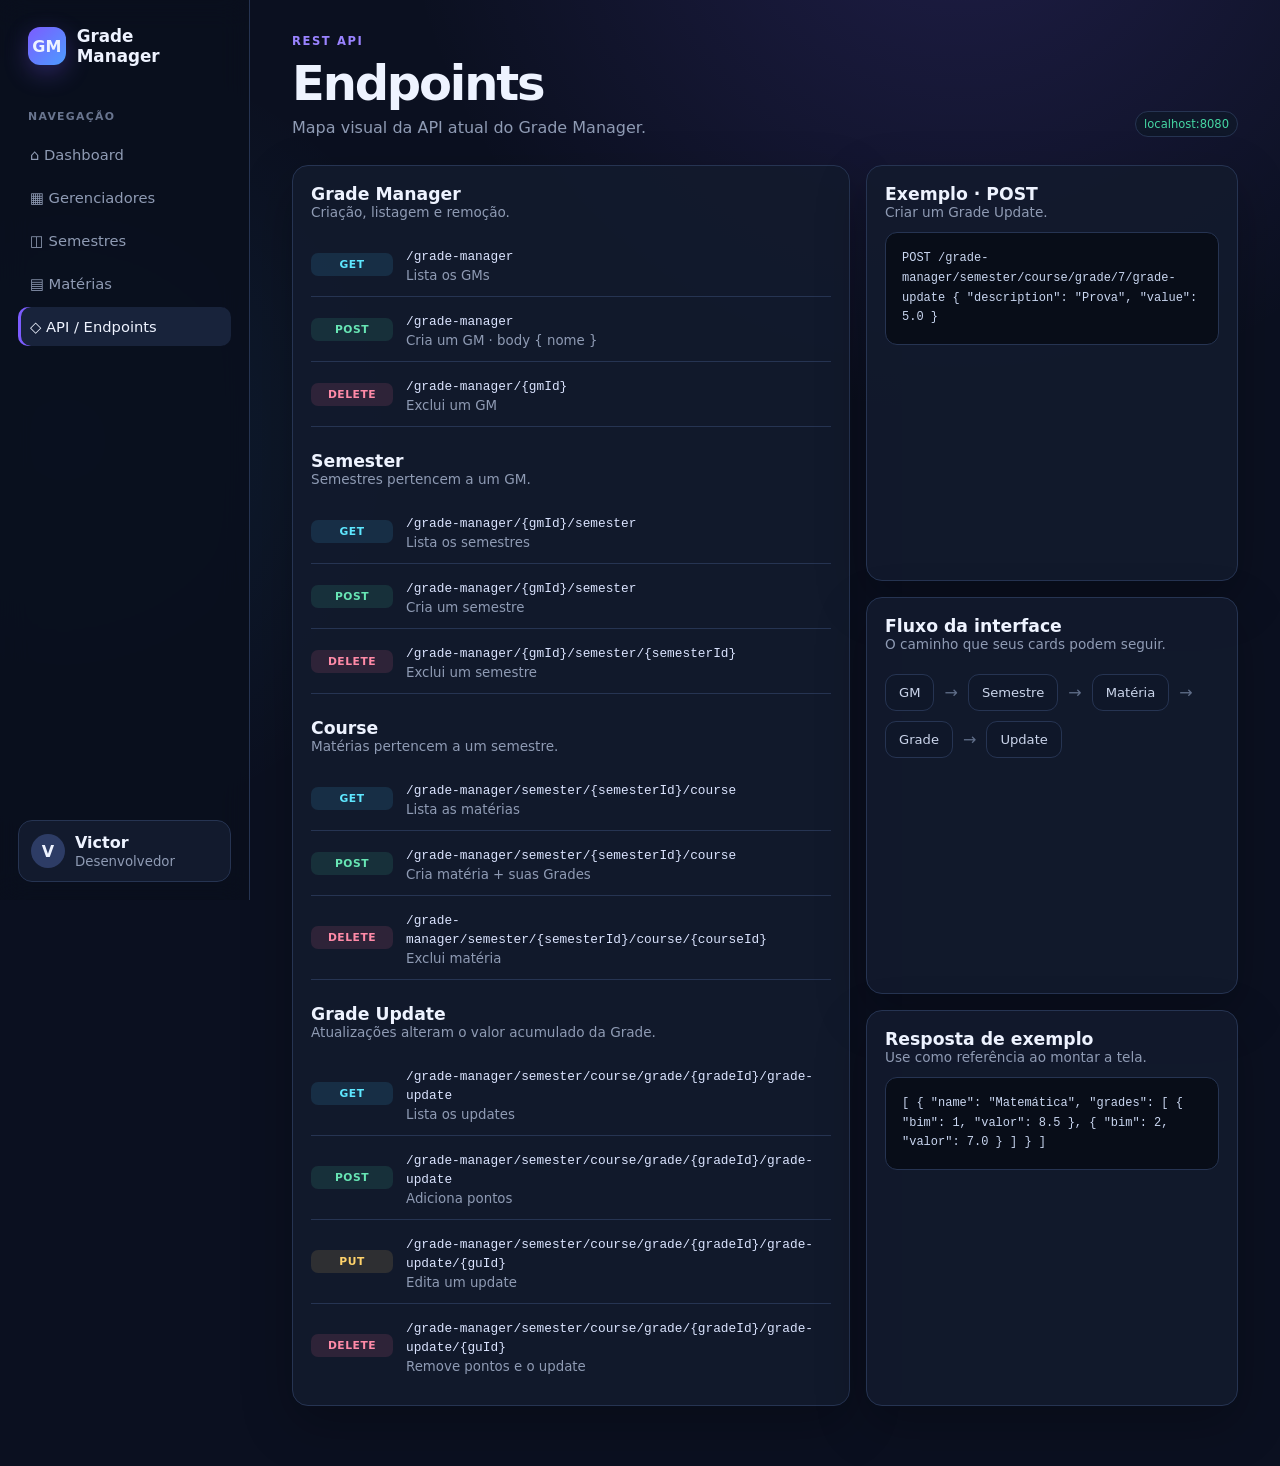
==== src/main/resources/static/api.html @ 91973c08 "feat: Adiciona interface inicial do projeto" ====
<!doctype html>
<html lang="pt-BR">
<head>
    <meta charset="utf-8">
    <meta name="viewport" content="width=device-width,initial-scale=1">
    <title>Grade Manager · API</title>
    <link rel="stylesheet" href="css/style.css">
</head>
<body>
<div class="app">
    <aside class="sidebar">
        <div class="brand">
            <div class="brand-mark">GM</div>
            <strong>Grade Manager</strong></div>
        <nav class="nav">
            <div class="nav-title">Navegação</div>
            <a href="index.html">⌂ Dashboard</a><a href="managers.html">▦ Gerenciadores</a><a href="semesters.html">◫
            Semestres</a><a href="courses.html">▤ Matérias</a><a class="active" href="api.html">◇ API / Endpoints</a>
        </nav>
        <div class="userbox">
            <div class="avatar">V</div>
            <div><strong>Victor</strong><small>Desenvolvedor</small></div>
        </div>
    </aside>
    <main class="main">
        <header class="top">
            <div>
                <div class="eyebrow">REST API</div>
                <h1>Endpoints</h1>
                <p class="subtitle">Mapa visual da API atual do Grade Manager.</p></div>
            <span class="badge green">localhost:8080</span></header>
        <section class="api-layout">
            <div class="card item-card">
                <div class="section-head">
                    <div><h2>Grade Manager</h2>
                        <p>Criação, listagem e remoção.</p></div>
                </div>
                <div class="endpoint"><span class="method GET">GET</span>
                    <div><code>/grade-manager</code><small>Lista os GMs</small></div>
                </div>
                <div class="endpoint"><span class="method POST">POST</span>
                    <div><code>/grade-manager</code><small>Cria um GM · body { nome }</small></div>
                </div>
                <div class="endpoint"><span class="method DELETE">DELETE</span>
                    <div><code>/grade-manager/{gmId}</code><small>Exclui um GM</small></div>
                </div>
                <div class="section-head section">
                    <div><h2>Semester</h2>
                        <p>Semestres pertencem a um GM.</p></div>
                </div>
                <div class="endpoint"><span class="method GET">GET</span>
                    <div><code>/grade-manager/{gmId}/semester</code><small>Lista os semestres</small></div>
                </div>
                <div class="endpoint"><span class="method POST">POST</span>
                    <div><code>/grade-manager/{gmId}/semester</code><small>Cria um semestre</small></div>
                </div>
                <div class="endpoint"><span class="method DELETE">DELETE</span>
                    <div><code>/grade-manager/{gmId}/semester/{semesterId}</code><small>Exclui um semestre</small></div>
                </div>
                <div class="section-head section">
                    <div><h2>Course</h2>
                        <p>Matérias pertencem a um semestre.</p></div>
                </div>
                <div class="endpoint"><span class="method GET">GET</span>
                    <div><code>/grade-manager/semester/{semesterId}/course</code><small>Lista as matérias</small></div>
                </div>
                <div class="endpoint"><span class="method POST">POST</span>
                    <div><code>/grade-manager/semester/{semesterId}/course</code><small>Cria matéria + suas
                        Grades</small></div>
                </div>
                <div class="endpoint"><span class="method DELETE">DELETE</span>
                    <div><code>/grade-manager/semester/{semesterId}/course/{courseId}</code><small>Exclui
                        matéria</small></div>
                </div>
                <div class="section-head section">
                    <div><h2>Grade Update</h2>
                        <p>Atualizações alteram o valor acumulado da Grade.</p></div>
                </div>
                <div class="endpoint"><span class="method GET">GET</span>
                    <div><code>/grade-manager/semester/course/grade/{gradeId}/grade-update</code><small>Lista os
                        updates</small></div>
                </div>
                <div class="endpoint"><span class="method POST">POST</span>
                    <div><code>/grade-manager/semester/course/grade/{gradeId}/grade-update</code><small>Adiciona
                        pontos</small></div>
                </div>
                <div class="endpoint"><span class="method PUT">PUT</span>
                    <div><code>/grade-manager/semester/course/grade/{gradeId}/grade-update/{guId}</code><small>Edita um
                        update</small></div>
                </div>
                <div class="endpoint"><span class="method DELETE">DELETE</span>
                    <div><code>/grade-manager/semester/course/grade/{gradeId}/grade-update/{guId}</code><small>Remove
                        pontos e o update</small></div>
                </div>
            </div>
            <div class="grid">
                <div class="card item-card">
                    <div class="section-head">
                        <div><h2>Exemplo · POST</h2>
                            <p>Criar um Grade Update.</p></div>
                    </div>
                    <div class="code">POST /grade-manager/semester/course/grade/7/grade-update

                        {
                        "description": "Prova",
                        "value": 5.0
                        }
                    </div>
                </div>
                <div class="card item-card">
                    <div class="section-head">
                        <div><h2>Fluxo da interface</h2>
                            <p>O caminho que seus cards podem seguir.</p></div>
                    </div>
                    <div class="flow"><span class="flow-item">GM</span><span class="flow-arrow">→</span><span
                            class="flow-item">Semestre</span><span class="flow-arrow">→</span><span class="flow-item">Matéria</span><span
                            class="flow-arrow">→</span><span class="flow-item">Grade</span><span
                            class="flow-arrow">→</span><span class="flow-item">Update</span></div>
                </div>
                <div class="card item-card">
                    <div class="section-head">
                        <div><h2>Resposta de exemplo</h2>
                            <p>Use como referência ao montar a tela.</p></div>
                    </div>
                    <div class="code">[
                        {
                        "name": "Matemática",
                        "grades": [
                        { "bim": 1, "valor": 8.5 },
                        { "bim": 2, "valor": 7.0 }
                        ]
                        }
                        ]
                    </div>
                </div>
            </div>
        </section>
    </main>
</div>
</body>
</html>
---- src/main/resources/static/css/style.css ----
:root {
    --bg: #0b1020;
    --panel: #121a2d;
    --panel-2: #18233b;
    --panel-3: #0f1729;
    --line: #263452;
    --text: #eef3ff;
    --muted: #8f9bb4;
    --primary: #7c5cff;
    --primary-2: #9a83ff;
    --cyan: #42c7ff;
    --green: #45d6a3;
    --yellow: #ffca62;
    --red: #ff6f91;
    --shadow: 0 18px 50px rgba(0, 0, 0, .25);
}

* {
    box-sizing: border-box;
    margin: 0;
    padding: 0
}

html {
    scroll-behavior: smooth
}

body {
    min-height: 100vh;
    background: radial-gradient(circle at 75% -10%, rgba(124, 92, 255, .18), transparent 30%),
    radial-gradient(circle at 5% 30%, rgba(66, 199, 255, .08), transparent 25%),
    var(--bg);
    color: var(--text);
    font-family: Inter, ui-sans-serif, system-ui, -apple-system, "Segoe UI", sans-serif;
}

a {
    text-decoration: none;
    color: inherit
}

button {
    font: inherit
}

.app {
    display: grid;
    grid-template-columns:250px 1fr;
    min-height: 100vh
}

.sidebar {
    position: sticky;
    top: 0;
    height: 100vh;
    padding: 26px 18px;
    border-right: 1px solid var(--line);
    background: rgba(10, 15, 29, .88);
    backdrop-filter: blur(14px);
}

.brand {
    display: flex;
    align-items: center;
    gap: 11px;
    padding: 0 10px 28px
}

.brand-mark {
    width: 38px;
    height: 38px;
    border-radius: 12px;
    display: grid;
    place-items: center;
    background: linear-gradient(135deg, var(--primary), #4c9cff);
    box-shadow: 0 8px 24px rgba(124, 92, 255, .3);
    font-weight: 900;
}

.brand strong {
    font-size: 1.05rem
}

.nav-title {
    color: #69758f;
    text-transform: uppercase;
    letter-spacing: .12em;
    font-size: .68rem;
    font-weight: 800;
    padding: 16px 10px 8px;
}

.nav a {
    display: flex;
    align-items: center;
    gap: 11px;
    padding: 11px 12px;
    margin: 4px 0;
    border-radius: 10px;
    color: var(--muted);
    font-size: .92rem;
    transition: .18s ease;
}

.nav a:hover, .nav a.active {
    color: var(--text);
    background: var(--panel-2)
}

.nav a.active {
    box-shadow: inset 3px 0 var(--primary)
}

.userbox {
    position: absolute;
    bottom: 18px;
    left: 18px;
    right: 18px;
    border: 1px solid var(--line);
    background: var(--panel);
    border-radius: 14px;
    padding: 12px;
    display: flex;
    gap: 10px;
    align-items: center;
}

.avatar {
    width: 34px;
    height: 34px;
    border-radius: 50%;
    background: #2d3c65;
    display: grid;
    place-items: center;
    font-weight: 800
}

.userbox small {
    display: block;
    color: var(--muted);
    margin-top: 2px
}

.main {
    width: 100%;
    max-width: 1500px;
    padding: 34px 42px 60px
}

.top {
    display: flex;
    justify-content: space-between;
    align-items: flex-end;
    gap: 20px;
    margin-bottom: 28px
}

.eyebrow {
    color: var(--primary-2);
    font-size: .72rem;
    font-weight: 900;
    letter-spacing: .14em;
    text-transform: uppercase;
    margin-bottom: 7px
}

h1 {
    font-size: clamp(2rem, 4vw, 3rem);
    letter-spacing: -.045em
}

h2 {
    font-size: 1.08rem
}

h3 {
    font-size: .98rem;
  cursor: default;
}

.subtitle {
    color: var(--muted);
    margin-top: 7px
}

.actions {
    display: flex;
    gap: 10px;
    flex-wrap: wrap
}

.btn {
    border: 1px solid var(--line);
    background: var(--panel);
    color: var(--text);
    padding: 10px 14px;
    border-radius: 10px;
    cursor: pointer
}

.btn:hover {
    background: var(--panel-2)
}

.btn.primary {
    border-color: transparent;
    background: linear-gradient(135deg, var(--primary), #5d8dff);
    font-weight: 800
}

.btn.danger {
    color: var(--red)
}

.grid {
    display: grid;
    gap: 16px
}

.grid-4 {
    grid-template-columns:repeat(4, minmax(0, 1fr))
}

.grid-3 {
    grid-template-columns:repeat(3, minmax(0, 1fr))
}

.grid-2 {
    grid-template-columns:repeat(2, minmax(0, 1fr))
}

.card {
    border: 1px solid var(--line);
    background: rgba(18, 26, 45, .9);
    border-radius: 16px;
    box-shadow: var(--shadow)
}

.stat {
    padding: 19px
}

.stat-top {
    display: flex;
    justify-content: space-between;
    align-items: center;
    color: var(--muted);
    font-size: .82rem
}

.stat-icon {
    width: 34px;
    height: 34px;
    border-radius: 10px;
    display: grid;
    place-items: center;
    background: var(--panel-2);
    color: var(--primary-2);
    font-weight: 900
}

.stat strong {
    display: block;
    font-size: 1.9rem;
    margin-top: 13px
}

.stat span {
    color: var(--muted);
    font-size: .78rem
}

.section {
    margin-top: 24px
}

.section-head {
    display: flex;
    justify-content: space-between;
    align-items: center;
    gap: 15px;
    margin-bottom: 12px
}

.section-head p {
    color: var(--muted);
    font-size: .85rem
}

.hero {
    padding: 24px;
    border-radius: 18px;
    border: 1px solid var(--line);
    background: linear-gradient(135deg, rgba(124, 92, 255, .14), rgba(66, 199, 255, .06));
    margin-bottom: 18px
}

.hero-row {
    display: flex;
    justify-content: space-between;
    align-items: center;
    gap: 20px
}

.flow {
    display: flex;
    align-items: center;
    gap: 10px;
    flex-wrap: wrap;
    margin-top: 22px
}

.flow-item {
    padding: 10px 13px;
    border: 1px solid var(--line);
    background: var(--panel-3);
    border-radius: 11px;
    color: #cbd5eb;
    font-size: .82rem
}

.flow-arrow {
    color: #5f6d88
}

.item-card {
    padding: 18px;
    transition: .18s ease
}

.item-card:hover {
    transform: translateY(-2px);
    border-color: #3c4f78
}

.item-head {
    display: flex;
    justify-content: space-between;
    gap: 12px;
    align-items: flex-start
}

.icon {
    width: 44px;
    height: 44px;
    border-radius: 12px;
    display: grid;
    place-items: center;
    background: linear-gradient(135deg, #2b2854, #1c3d5c);
    color: var(--cyan);
    font-weight: 900
}

.item-main {
    flex: 1
}

.item-main p {
    color: var(--muted);
    font-size: .82rem;
    margin-top: 5px
}

.meta {
    display: flex;
    gap: 7px;
    flex-wrap: wrap;
    margin-top: 15px
}

.badge {
    display: inline-flex;
    align-items: center;
    gap: 5px;
    padding: 5px 8px;
    border-radius: 999px;
    background: var(--panel-3);
    border: 1px solid var(--line);
    color: var(--muted);
    font-size: .72rem
}

.badge.green {
    color: var(--green)
}

.badge.yellow {
    color: var(--yellow)
}

.badge.cyan {
    color: var(--cyan)
}

.card-footer {
    display: flex;
    justify-content: flex-end;
    gap: 8px;
    margin-top: 16px
}

.table-wrap {
    overflow: auto
}

table {
    width: 100%;
    border-collapse: collapse
}

th, td {
    padding: 13px 14px;
    border-bottom: 1px solid var(--line);
    text-align: left;
    font-size: .83rem
}

th {
    color: #71809c;
    font-size: .7rem;
    text-transform: uppercase;
    letter-spacing: .09em
}

td {
    color: #d7def0
}

tr:last-child td {
    border-bottom: 0
}

.endpoint {
    display: grid;
    grid-template-columns:82px 1fr auto;
    gap: 13px;
    align-items: center;
    padding: 13px 0;
    border-bottom: 1px solid var(--line)
}

.endpoint:last-child {
    border-bottom: 0
}

.method {
    display: inline-grid;
    place-items: center;
    border-radius: 7px;
    padding: 5px 7px;
    font-size: .67rem;
    font-weight: 900;
    letter-spacing: .05em
}

.GET {
    color: #5ee7ff;
    background: rgba(66, 199, 255, .12)
}

.POST {
    color: #67e5b4;
    background: rgba(69, 214, 163, .12)
}

.PUT {
    color: #ffd36b;
    background: rgba(255, 202, 98, .12)
}

.DELETE {
    color: #ff8aa7;
    background: rgba(255, 111, 145, .12)
}

.endpoint code {
    font-family: ui-monospace, SFMono-Regular, Consolas, monospace;
    color: #dbe4ff;
    font-size: .8rem
}

.endpoint small {
    display: block;
    color: var(--muted);
    margin-top: 4px
}

.api-layout {
    display: grid;
    grid-template-columns:1.35fr .9fr;
    gap: 16px
}

.code {
    background: #080d18;
    border: 1px solid var(--line);
    border-radius: 12px;
    padding: 16px;
    overflow: auto;
    color: #c9d6f0;
    font: 12px/1.65 ui-monospace, SFMono-Regular, Consolas, monospace;
}

.grade-grid {
    display: grid;
    grid-template-columns:repeat(2, 1fr);
    gap: 12px;
    margin-top: 18px
}

.grade {
    padding: 15px;
    border: 1px solid var(--line);
    background: var(--panel-3);
    border-radius: 13px
}

.grade small {
    color: var(--muted)
}

.grade strong {
    display: block;
    font-size: 1.8rem;
    margin-top: 6px
}

.update {
    display: flex;
    align-items: center;
    gap: 12px;
    padding: 12px 0;
    border-bottom: 1px solid var(--line)
}

.update:last-child {
    border-bottom: 0
}

.update-main {
    flex: 1
}

.update-main small {
    display: block;
    color: var(--muted);
    margin-top: 3px
}

.update-value {
    color: var(--green);
    font-weight: 900
}

.empty {
    padding: 35px;
    text-align: center;
    border: 1px dashed var(--line);
    border-radius: 14px;
    color: var(--muted)
}

.breadcrumb {
    color: var(--muted);
    font-size: .8rem;
    margin-bottom: 13px
}

.breadcrumb a:hover {
    color: var(--text)
}

@media (max-width: 1100px) {
    .grid-4 {
        grid-template-columns:repeat(2, 1fr)
    }

    .grid-3 {
        grid-template-columns:repeat(2, 1fr)
    }

    .api-layout {
        grid-template-columns:1fr
    }
}

@media (max-width: 760px) {
    .app {
        display: block
    }

    .sidebar {
        position: relative;
        height: auto;
        border-right: 0;
        border-bottom: 1px solid var(--line)
    }

    .nav {
        display: flex;
        overflow: auto;
        gap: 5px
    }

    .nav-title, .userbox {
        display: none
    }

    .nav a {
        white-space: nowrap
    }

    .main {
        padding: 24px 18px 45px
    }

    .top, .hero-row {
        align-items: flex-start;
        flex-direction: column
    }

    .grid-4, .grid-3, .grid-2 {
        grid-template-columns:1fr
    }

    .endpoint {
        grid-template-columns:62px 1fr
    }

    .endpoint .btn {
        grid-column: 2
    }
}

summary{
    cursor: pointer;
}
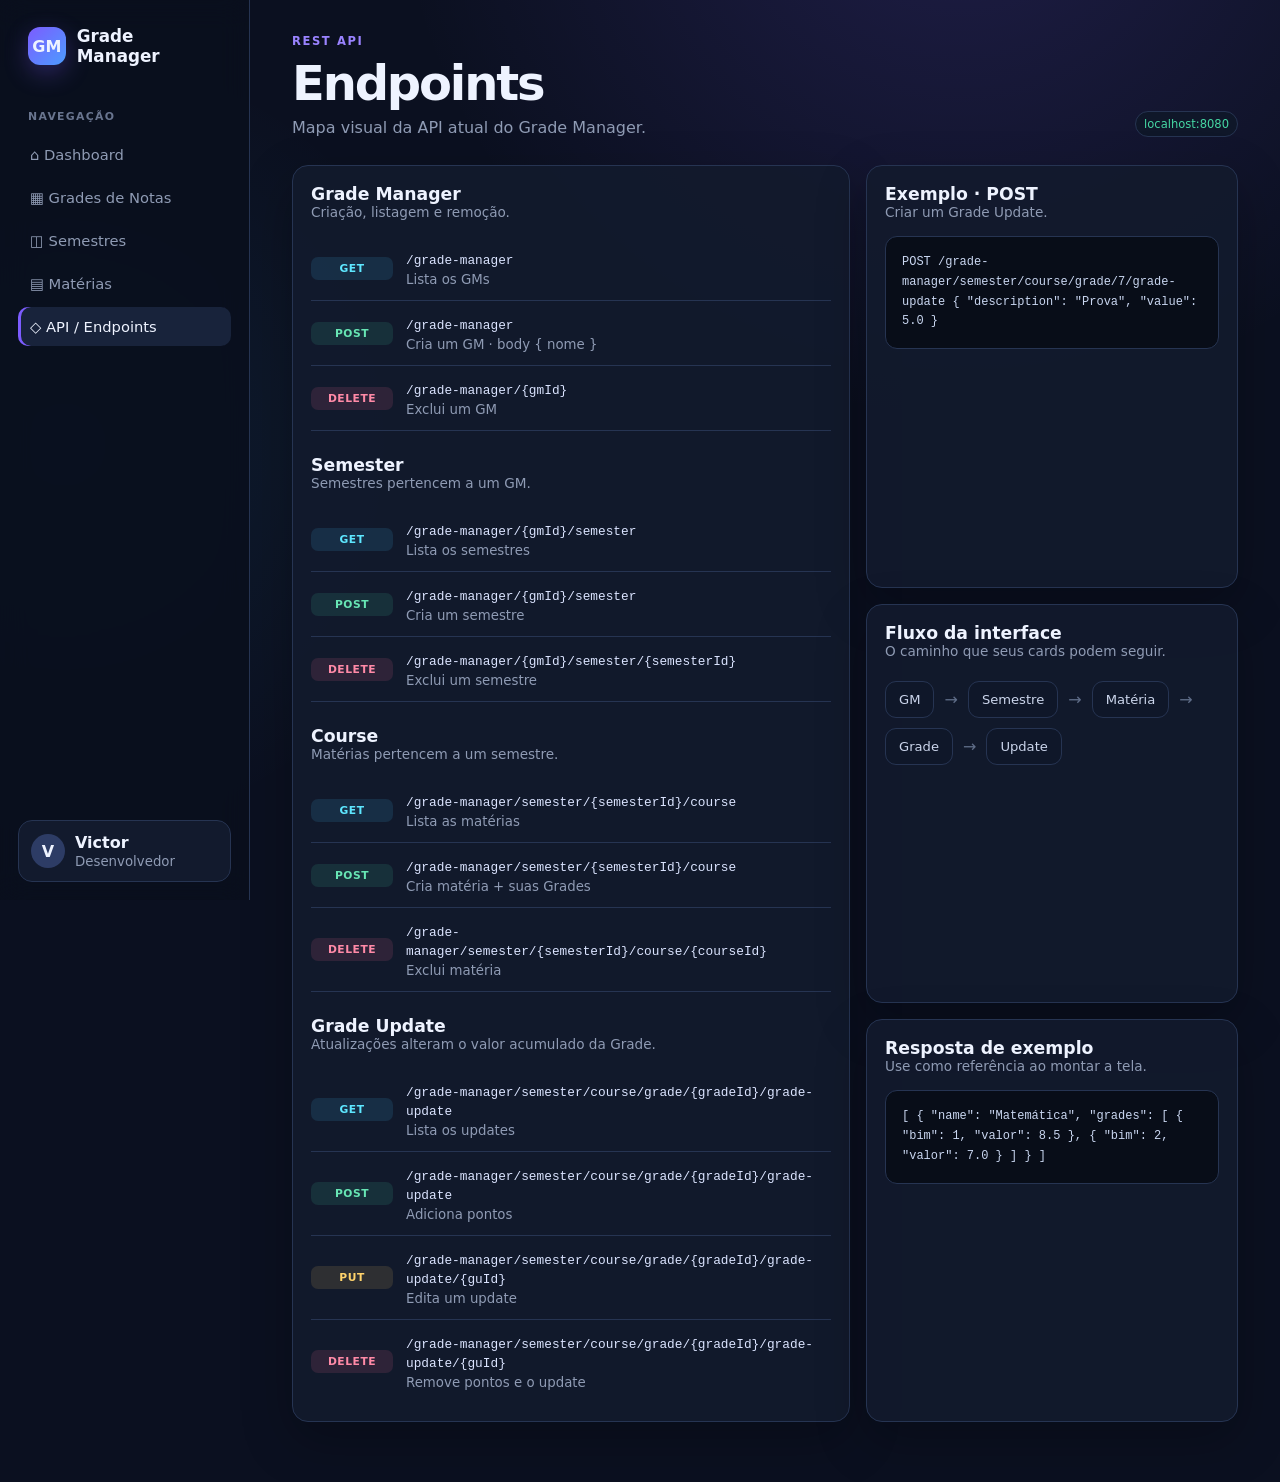
==== commit d94622da: "feat: Adiciona relação do front com as rotas GET da API" ====
--- a/src/main/resources/static/api.html
+++ b/src/main/resources/static/api.html
@@ -14,7 +14,7 @@
             <strong>Grade Manager</strong></div>
         <nav class="nav">
             <div class="nav-title">Navegação</div>
-            <a href="index.html">⌂ Dashboard</a><a href="managers.html">▦ Gerenciadores</a><a href="semesters.html">◫
+            <a href="index.html">⌂ Dashboard</a><a href="managers.html">▦ Grades de Notas</a><a href="semesters.html">◫
             Semestres</a><a href="courses.html">▤ Matérias</a><a class="active" href="api.html">◇ API / Endpoints</a>
         </nav>
         <div class="userbox">
--- a/src/main/resources/static/css/style.css
+++ b/src/main/resources/static/css/style.css
@@ -196,11 +196,13 @@
     color: var(--text);
     padding: 10px 14px;
     border-radius: 10px;
-    cursor: pointer
+    cursor: pointer;
+    transition: 0.2s;
 }
 
 .btn:hover {
-    background: var(--panel-2)
+    background: var(--panel-2);
+    transform: scale(1.04);
 }
 
 .btn.primary {
@@ -234,7 +236,7 @@
     border: 1px solid var(--line);
     background: rgba(18, 26, 45, .9);
     border-radius: 16px;
-    box-shadow: var(--shadow)
+    box-shadow: var(--shadow);
 }
 
 .stat {
@@ -280,7 +282,7 @@
     justify-content: space-between;
     align-items: center;
     gap: 15px;
-    margin-bottom: 12px
+    margin-bottom: 16px
 }
 
 .section-head p {
@@ -338,7 +340,8 @@
     display: flex;
     justify-content: space-between;
     gap: 12px;
-    align-items: flex-start
+    align-items: center;
+    width: 100%;
 }
 
 .icon {
@@ -366,7 +369,8 @@
     display: flex;
     gap: 7px;
     flex-wrap: wrap;
-    margin-top: 15px
+    margin-top: 15px;
+    width: 100%;
 }
 
 .badge {
@@ -397,7 +401,8 @@
     display: flex;
     justify-content: flex-end;
     gap: 8px;
-    margin-top: 16px
+    margin-top: 16px;
+    width: 100%;
 }
 
 .table-wrap {
@@ -539,7 +544,7 @@
 }
 
 .update-main {
-    flex: 1
+    flex: 1;
 }
 
 .update-main small {
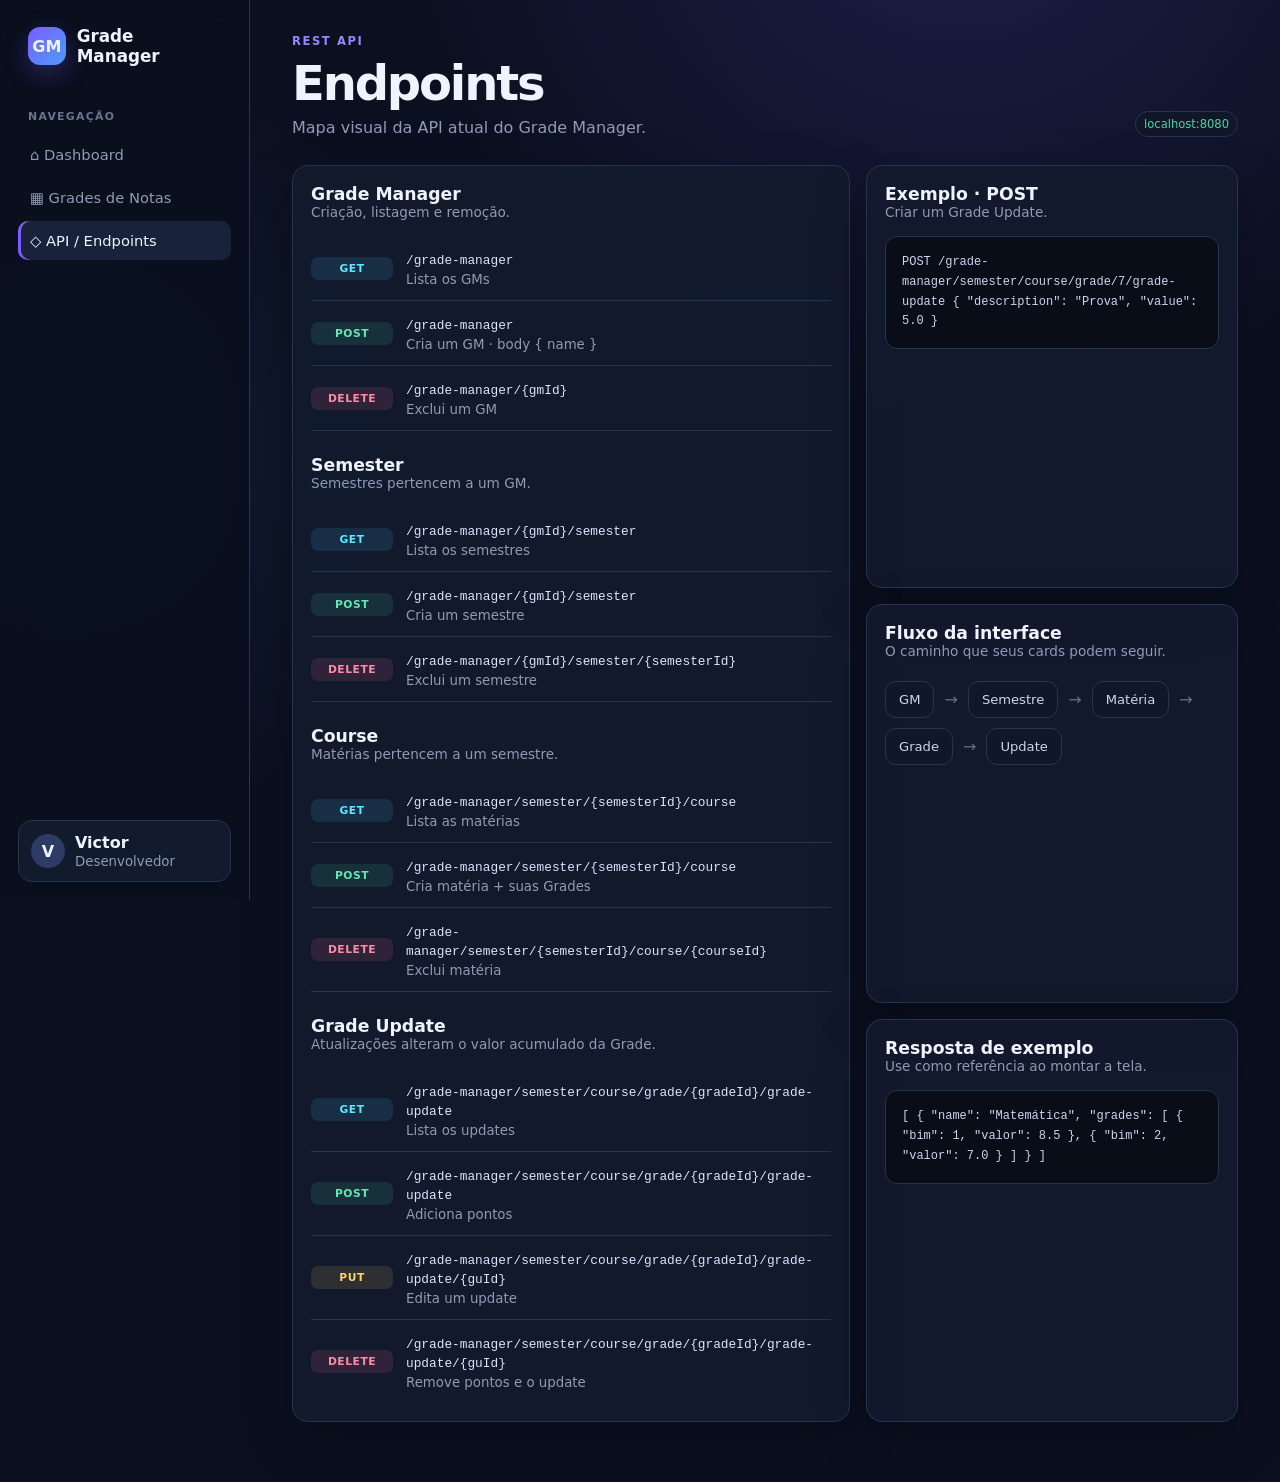
==== commit 51de13bb: "feat: Adiciona operações de banco integradas com a API e site" ====
--- a/src/main/resources/static/api.html
+++ b/src/main/resources/static/api.html
@@ -14,8 +14,7 @@
             <strong>Grade Manager</strong></div>
         <nav class="nav">
             <div class="nav-title">Navegação</div>
-            <a href="index.html">⌂ Dashboard</a><a href="managers.html">▦ Grades de Notas</a><a href="semesters.html">◫
-            Semestres</a><a href="courses.html">▤ Matérias</a><a class="active" href="api.html">◇ API / Endpoints</a>
+            <a href="index.html">⌂ Dashboard</a><a href="managers.html">▦ Grades de Notas</a><a class="active" href="api.html">◇ API / Endpoints</a>
         </nav>
         <div class="userbox">
             <div class="avatar">V</div>
@@ -39,7 +38,7 @@
                     <div><code>/grade-manager</code><small>Lista os GMs</small></div>
                 </div>
                 <div class="endpoint"><span class="method POST">POST</span>
-                    <div><code>/grade-manager</code><small>Cria um GM · body { nome }</small></div>
+                    <div><code>/grade-manager</code><small>Cria um GM · body { name }</small></div>
                 </div>
                 <div class="endpoint"><span class="method DELETE">DELETE</span>
                     <div><code>/grade-manager/{gmId}</code><small>Exclui um GM</small></div>
--- a/src/main/resources/static/css/style.css
+++ b/src/main/resources/static/css/style.css
@@ -200,6 +200,11 @@
     transition: 0.2s;
 }
 
+#btn-back{
+    display: inline-block;
+    margin-bottom: 20px;
+}
+
 .btn:hover {
     background: var(--panel-2);
     transform: scale(1.04);
@@ -229,7 +234,7 @@
 }
 
 .grid-2 {
-    grid-template-columns:repeat(2, minmax(0, 1fr))
+    grid-template-columns:repeat(1, minmax(0, 1fr))
 }
 
 .card {
@@ -641,3 +646,110 @@
 summary{
     cursor: pointer;
 }
+
+.modal-overlay {
+    position: fixed;
+    inset: 0;
+    display: flex;
+    align-items: center;
+    justify-content: center;
+    padding: 20px;
+
+    background: rgba(5, 8, 18, .72);
+    backdrop-filter: blur(6px);
+
+    z-index: 1000;
+}
+
+.modal {
+    width: 100%;
+    max-width: 480px;
+
+    border: 1px solid var(--line);
+    border-radius: 16px;
+    background: var(--panel);
+    box-shadow: var(--shadow);
+
+    padding: 24px;
+}
+
+.modal-header {
+    display: flex;
+    align-items: flex-start;
+    justify-content: space-between;
+    gap: 20px;
+
+    margin-bottom: 24px;
+}
+
+.modal-header .eyebrow {
+    margin-bottom: 5px;
+}
+
+.modal-close {
+    border: 0;
+    background: transparent;
+    color: var(--muted);
+
+    font-size: 1.7rem;
+    line-height: 1;
+
+    cursor: pointer;
+    transition: .18s ease;
+}
+
+.modal-close:hover {
+    color: var(--text);
+    transform: scale(1.1);
+}
+
+.form-group {
+    display: flex;
+    flex-direction: column;
+    margin-top: 5px;
+    gap: 8px;
+}
+
+.form-group label {
+    color: var(--text);
+    font-size: .85rem;
+    font-weight: 700;
+}
+
+.form-group input {
+    width: 100%;
+
+    border: 1px solid var(--line);
+    border-radius: 10px;
+
+    background: var(--panel-3);
+    color: var(--text);
+
+    padding: 11px 13px;
+
+    font: inherit;
+
+    outline: none;
+    transition: .18s ease;
+}
+
+.form-group input::placeholder {
+    color: var(--muted);
+}
+
+.form-group input:focus {
+    border-color: var(--primary);
+    box-shadow: 0 0 0 3px rgba(124, 92, 255, .12);
+}
+
+.modal-actions {
+    display: flex;
+    justify-content: flex-end;
+    gap: 10px;
+
+    margin-top: 24px;
+}
+
+.hidden {
+    display: none;
+}
